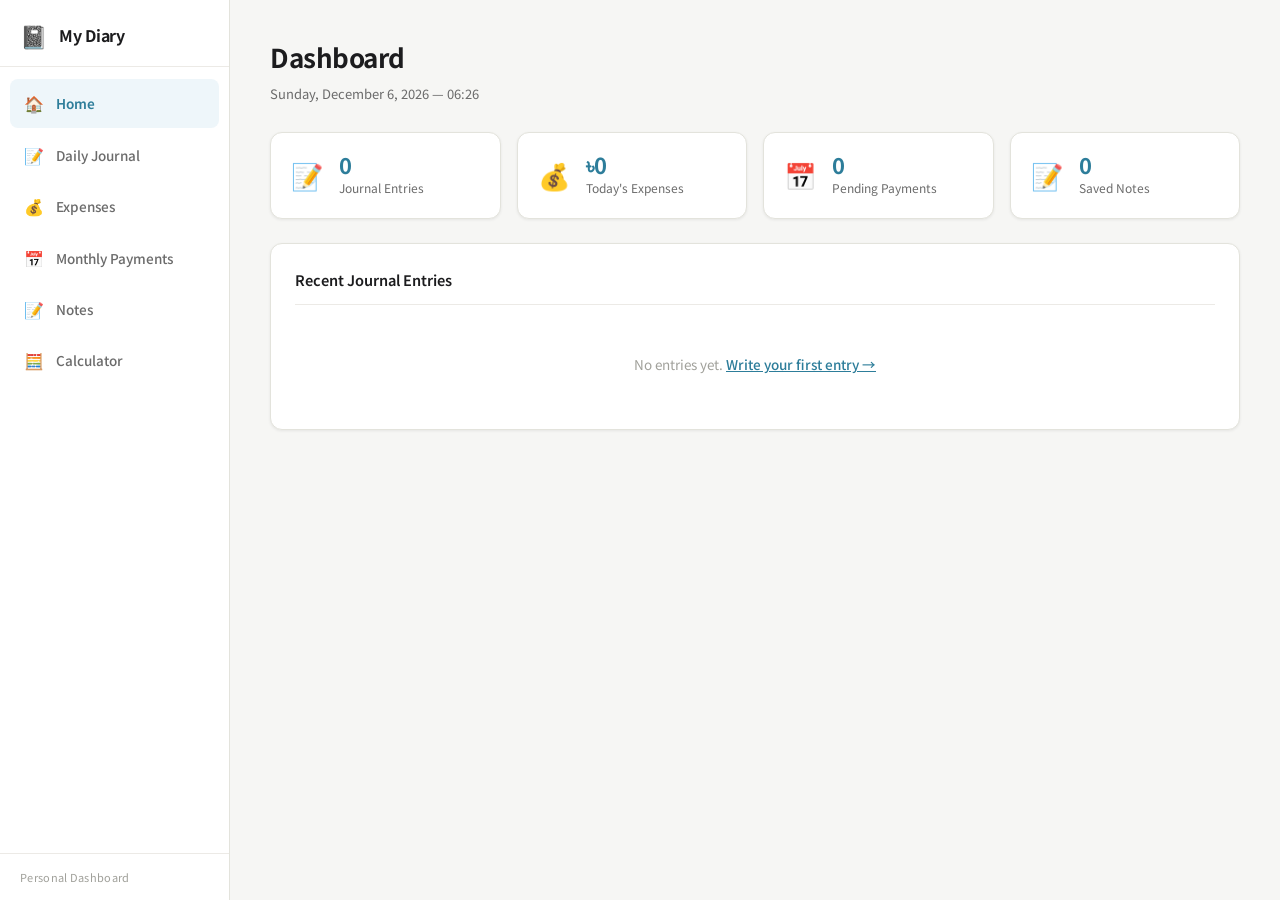
==== index.html @ 16ba189b "file rename" ====
<!DOCTYPE html>
<html lang="en">
<head>
    <meta charset="UTF-8">
    <meta name="viewport" content="width=device-width, initial-scale=1.0">
    <title>My Diary</title>
    <link href="https://fonts.googleapis.com/css2?family=Noto+Sans+JP:wght@400;500;600;700&display=swap" rel="stylesheet">
    <link rel="stylesheet" href="style.css">
</head>
<body>

    <!-- Mobile hamburger button -->
    <button class="hamburger" id="hamburger" onclick="openSidebar()">&#9776;</button>

    <!-- Sidebar -->
    <nav class="sidebar" id="sidebar">

        <div class="sidebar-header">
            <span class="logo">&#128211;</span>
            <span class="app-title">My Diary</span>
        </div>

        <ul class="nav-list">
            <li class="nav-item active" data-page="home">
                <span class="nav-icon">&#127968;</span>
                <span class="nav-text">Home</span>
            </li>
            <li class="nav-item" data-page="journal">
                <span class="nav-icon">&#128221;</span>
                <span class="nav-text">Daily Journal</span>
            </li>
            <li class="nav-item" data-page="expenses">
                <span class="nav-icon">&#128176;</span>
                <span class="nav-text">Expenses</span>
            </li>
            <li class="nav-item" data-page="payments">
                <span class="nav-icon">&#128197;</span>
                <span class="nav-text">Monthly Payments</span>
            </li>
            <li class="nav-item" data-page="notes">
                <span class="nav-icon">&#128221;</span>
                <span class="nav-text">Notes</span>
            </li>
            <li class="nav-item" data-page="calculator">
                <span class="nav-icon">&#129518;</span>
                <span class="nav-text">Calculator</span>
            </li>
        </ul>

        <div class="sidebar-footer">Personal Dashboard</div>
    </nav>

    <!-- Overlay for mobile -->
    <div class="sidebar-overlay" id="sidebar-overlay" onclick="closeSidebar()"></div>

    <!-- Main content area -->
    <main class="main-content">

        <!-- HOME PAGE -->
        <section id="page-home" class="page active">
            <div class="page-header">
                <h2>Dashboard</h2>
                <p class="page-subtitle" id="current-datetime">Loading...</p>
            </div>
            <div class="summary-grid">
                <div class="summary-card" onclick="navigate('journal')">
                    <span class="summary-icon">&#128221;</span>
                    <div>
                        <div class="summary-number" id="summary-journal">0</div>
                        <div class="summary-label">Journal Entries</div>
                    </div>
                </div>
                <div class="summary-card" onclick="navigate('expenses')">
                    <span class="summary-icon">&#128176;</span>
                    <div>
                        <div class="summary-number" id="summary-expenses">&#2547;0</div>
                        <div class="summary-label">Today's Expenses</div>
                    </div>
                </div>
                <div class="summary-card" onclick="navigate('payments')">
                    <span class="summary-icon">&#128197;</span>
                    <div>
                        <div class="summary-number" id="summary-payments">0</div>
                        <div class="summary-label">Pending Payments</div>
                    </div>
                </div>
                <div class="summary-card" onclick="navigate('notes')">
                    <span class="summary-icon">&#128221;</span>
                    <div>
                        <div class="summary-number" id="summary-notes">0</div>
                        <div class="summary-label">Saved Notes</div>
                    </div>
                </div>
            </div>
            <div class="section-card">
                <h3 class="section-title">Recent Journal Entries</h3>
                <div id="home-recent-journal">
                    <p class="empty-text">No entries yet.
                        <button class="btn-link" onclick="navigate('journal')">Write your first entry &#8594;</button>
                    </p>
                </div>
            </div>
        </section>

        <!-- JOURNAL PAGE -->
        <section id="page-journal" class="page">
            <div class="page-header">
                <h2>Daily Journal</h2>
                <p class="page-subtitle">&#2470;&#2448;&#2472;&#2472;&#2381;&#2470;&#2495;&#2472; &#2439;&#2468;&#2495;&#2489;&#2494;&#2488; &#2482;&#2495;&#2454;&#2503; &#2480;&#2494;&#2454;&#2497;&#2472;</p>
            </div>
            <div class="section-card">
                <h3 class="section-title">New Entry</h3>
                <div class="form-group">
                    <label>Date &amp; Time (Auto)</label>
                    <input type="text" id="journal-datetime" class="input-readonly" readonly>
                </div>
                <div class="form-group">
                    <label>Title</label>
                    <input type="text" id="journal-title" placeholder="What happened today?" class="input-field">
                </div>
                <div class="form-group">
                    <label>Write About Your Day</label>
                    <textarea id="journal-content" placeholder="Write here..." rows="5" class="textarea-field"></textarea>
                </div>
                <div class="btn-group">
                    <button class="btn btn-primary" onclick="addJournalEntry()">Save Entry</button>
                    <button class="btn btn-secondary" onclick="clearJournalForm()">Clear</button>
                </div>
            </div>
            <div class="section-card">
                <div class="section-header-row">
                    <h3 class="section-title">All Entries</h3>
                    <button class="btn btn-outline" onclick="printJournal()">&#128424; Print / PDF</button>
                </div>
                <div id="journal-list"><p class="empty-text">No entries yet.</p></div>
            </div>
        </section>

        <!-- EXPENSES PAGE -->
        <section id="page-expenses" class="page">
            <div class="page-header">
                <h2>Daily Expenses</h2>
                <p class="page-subtitle">&#2454;&#2480;&#2458;&#2503;&#2480; &#2489;&#2495;&#2488;&#2494;&#2476; &#2480;&#2494;&#2454;&#2497;&#2472;</p>
            </div>
            <div class="section-card">
                <h3 class="section-title">Add Expense</h3>
                <div class="form-row">
                    <div class="form-group">
                        <label>Date</label>
                        <input type="date" id="expense-date" class="input-field">
                    </div>
                    <div class="form-group">
                        <label>Amount (&#2547;)</label>
                        <input type="number" id="expense-amount" placeholder="0" class="input-field">
                    </div>
                </div>
                <div class="form-group">
                    <label>Category / Place</label>
                    <input type="text" id="expense-category" placeholder="Food, Transport, Grocery..." class="input-field">
                </div>
                <div class="form-group">
                    <label>Purpose / Details</label>
                    <input type="text" id="expense-purpose" placeholder="What was it for?" class="input-field">
                </div>
                <div class="btn-group">
                    <button class="btn btn-primary" onclick="addExpense()">Add Expense</button>
                    <button class="btn btn-secondary" onclick="clearExpenseForm()">Clear</button>
                </div>
            </div>
            <div class="section-card">
                <div class="expense-summary-row">
                    <div class="expense-total-box">
                        <span class="total-label">Today's Total</span>
                        <span class="total-amount" id="today-total">&#2547;0</span>
                    </div>
                    <div class="expense-total-box">
                        <span class="total-label">This Month</span>
                        <span class="total-amount" id="month-total">&#2547;0</span>
                    </div>
                </div>
            </div>
            <div class="section-card">
                <div class="section-header-row">
                    <h3 class="section-title">Expense History</h3>
                    <button class="btn btn-outline" onclick="printExpenses()">&#128424; Print / PDF</button>
                </div>
                <div class="filter-row">
                    <label>Filter by date:</label>
                    <input type="date" id="expense-filter-date" onchange="filterExpenses()" class="input-field input-small">
                    <button class="btn-link" onclick="clearExpenseFilter()">Clear filter</button>
                </div>
                <div id="expense-list"><p class="empty-text">No expenses yet.</p></div>
            </div>
        </section>

        <!-- PAYMENTS PAGE -->
        <section id="page-payments" class="page">
            <div class="page-header">
                <h2>Monthly Payments</h2>
                <p class="page-subtitle">&#2478;&#2494;&#2488;&#2495;&#2453; &#2476;&#2495;&#2482;&#2503;&#2480; &#2489;&#2495;&#2488;&#2494;&#2476;</p>
            </div>
            <div class="section-card">
                <h3 class="section-title">Add Payment Item</h3>
                <div class="form-row">
                    <div class="form-group">
                        <label>Payment Name</label>
                        <input type="text" id="payment-name" placeholder="House Rent, Internet..." class="input-field">
                    </div>
                    <div class="form-group">
                        <label>Amount (&#2547;)</label>
                        <input type="number" id="payment-amount" placeholder="0" class="input-field">
                    </div>
                </div>
                <div class="form-row">
                    <div class="form-group">
                        <label>Due Day (1-31)</label>
                        <input type="number" id="payment-due-day" placeholder="e.g. 5" min="1" max="31" class="input-field">
                    </div>
                    <div class="form-group">
                        <label>Notes</label>
                        <input type="text" id="payment-notes" placeholder="Extra info..." class="input-field">
                    </div>
                </div>
                <div class="btn-group">
                    <button class="btn btn-primary" onclick="addPayment()">Add Payment</button>
                    <button class="btn btn-secondary" onclick="clearPaymentForm()">Clear</button>
                </div>
            </div>
            <div class="section-card">
                <div class="section-header-row">
                    <h3 class="section-title">Payment List</h3>
                    <div style="display:flex;gap:10px;align-items:center;">
                        <span class="last-update-text" id="payments-last-update"></span>
                        <button class="btn btn-outline btn-sm" onclick="resetAllPayments()">&#128260; New Month</button>
                    </div>
                </div>
                <div id="payment-list"><p class="empty-text">No payments added yet.</p></div>
            </div>
        </section>

        <!-- NOTES PAGE -->
        <section id="page-notes" class="page">
            <div class="page-header">
                <h2>Notes</h2>
                <p class="page-subtitle">&#2472;&#2507;&#2463;&#2476;&#2497;&#2453;&#2503;&#2480; &#2478;&#2468;&#2507; &#2482;&#2495;&#2454;&#2503; &#2480;&#2494;&#2454;&#2497;&#2472;</p>
            </div>
            <div class="section-card">
                <h3 class="section-title">New Note</h3>
                <div class="form-group">
                    <label>Title</label>
                    <input type="text" id="note-title" placeholder="Note title..." class="input-field">
                </div>
                <div class="form-group">
                    <label>Content</label>
                    <textarea id="note-content" placeholder="Write anything here..." rows="7" class="textarea-field notebook-textarea"></textarea>
                </div>
                <div class="btn-group">
                    <button class="btn btn-primary" onclick="saveNote()">Save Note</button>
                    <button class="btn btn-secondary" onclick="clearNoteForm()">Clear</button>
                </div>
            </div>
            <div class="section-card">
                <h3 class="section-title">Saved Notes</h3>
                <div id="notes-list" class="notes-grid"><p class="empty-text">No notes yet.</p></div>
            </div>
        </section>

        <!-- CALCULATOR PAGE -->
        <section id="page-calculator" class="page">
            <div class="page-header">
                <h2>Calculator</h2>
                <p class="page-subtitle">Keyboard shortcuts also work here</p>
            </div>
            <div class="section-card calc-wrapper">
                <div class="calc-display">
                    <div class="calc-expression" id="calc-expression">&nbsp;</div>
                    <div class="calc-result" id="calc-result">0</div>
                </div>
                <div class="calc-buttons">
                    <button class="calc-btn btn-danger span-two" onclick="calcClear()">C</button>
                    <button class="calc-btn btn-danger" onclick="calcBackspace()">&#9003;</button>
                    <button class="calc-btn btn-operator" onclick="calcInput('/')">&#247;</button>
                    <button class="calc-btn" onclick="calcInput('7')">7</button>
                    <button class="calc-btn" onclick="calcInput('8')">8</button>
                    <button class="calc-btn" onclick="calcInput('9')">9</button>
                    <button class="calc-btn btn-operator" onclick="calcInput('*')">&#215;</button>
                    <button class="calc-btn" onclick="calcInput('4')">4</button>
                    <button class="calc-btn" onclick="calcInput('5')">5</button>
                    <button class="calc-btn" onclick="calcInput('6')">6</button>
                    <button class="calc-btn btn-operator" onclick="calcInput('-')">&#8722;</button>
                    <button class="calc-btn" onclick="calcInput('1')">1</button>
                    <button class="calc-btn" onclick="calcInput('2')">2</button>
                    <button class="calc-btn" onclick="calcInput('3')">3</button>
                    <button class="calc-btn btn-operator" onclick="calcInput('+')">+</button>
                    <button class="calc-btn span-two" onclick="calcInput('0')">0</button>
                    <button class="calc-btn" onclick="calcInput('.')">.</button>
                    <button class="calc-btn btn-equals" onclick="calcEquals()">=</button>
                </div>
                <p class="calc-hint">Tip: Type with keyboard while on this page.</p>
            </div>
        </section>

    </main>

    <!-- Hidden print area -->
    <div id="print-area"></div>

    <!-- Toast popup message -->
    <div id="toast" class="toast"></div>

    <script src="app.js"></script>
</body>
</html>
---- style.css ----
/* ============================================================
   STYLE.CSS — My Personal Diary
   Japanese Light Design — Clean & Modern
   ============================================================ */

/* ---- 1. CSS Variables ---- */
:root {
    --bg:           #F6F6F4;
    --surface:      #FFFFFF;
    --surface-alt:  #F0F0ED;
    --border:       #E3E3DC;
    --border-soft:  #ECEAE6;
    --text:         #1C1C1E;
    --text-sub:     #6B6B6B;
    --text-light:   #A0A09A;
    --accent:       #2D7D9A;
    --accent-dark:  #1F5F77;
    --accent-light: #EEF6FA;
    --success:      #4A8C5C;
    --success-light:#EDF5F0;
    --danger:       #B83232;
    --danger-light: #FDEDED;
    --warning:      #B87A32;
    --sidebar-w:    230px;
    --radius:       8px;
    --radius-lg:    12px;
    --shadow-sm:    0 1px 3px rgba(0,0,0,0.07);
    --shadow-md:    0 4px 16px rgba(0,0,0,0.11);
    --font:         'Noto Sans JP', system-ui, -apple-system, sans-serif;
}

/* ---- 2. Reset ---- */
*, *::before, *::after { box-sizing: border-box; margin: 0; padding: 0; }

body {
    font-family: var(--font);
    background: var(--bg);
    color: var(--text);
    display: flex;
    min-height: 100vh;
    font-size: 14px;
    line-height: 1.65;
    -webkit-font-smoothing: antialiased;
}

ul { list-style: none; }

/* ---- 3. SIDEBAR ---- */
.sidebar {
    width: var(--sidebar-w);
    background: var(--surface);
    border-right: 1px solid var(--border);
    display: flex;
    flex-direction: column;
    position: fixed;
    top: 0;
    left: 0;
    height: 100vh;
    z-index: 100;
    transition: transform 0.3s ease;
}

.sidebar-header {
    padding: 22px 20px 18px;
    border-bottom: 1px solid var(--border-soft);
    display: flex;
    align-items: center;
    gap: 12px;
    flex-shrink: 0;
}

.logo {
    font-size: 22px;
    line-height: 1;
}

.app-title {
    font-size: 16px;
    font-weight: 700;
    color: var(--text);
    letter-spacing: -0.3px;
}

.nav-list {
    padding: 12px 10px;
    flex: 1;
    overflow-y: auto;
}

.nav-item {
    display: flex;
    align-items: center;
    gap: 12px;
    padding: 11px 14px;
    border-radius: var(--radius);
    cursor: pointer;
    color: var(--text-sub);
    font-size: 13.5px;
    font-weight: 500;
    transition: background 0.15s, color 0.15s;
    margin-bottom: 3px;
    user-select: none;
    border: none;
    background: none;
    width: 100%;
    text-align: left;
}

.nav-item:hover {
    background: var(--surface-alt);
    color: var(--text);
}

.nav-item.active {
    background: var(--accent-light);
    color: var(--accent);
    font-weight: 600;
}

.nav-icon {
    font-size: 16px;
    width: 20px;
    text-align: center;
    flex-shrink: 0;
}

.nav-text {
    flex: 1;
}

.sidebar-footer {
    padding: 14px 20px;
    border-top: 1px solid var(--border-soft);
    font-size: 11px;
    color: var(--text-light);
    letter-spacing: 0.3px;
    flex-shrink: 0;
}

/* Mobile hamburger */
.hamburger {
    display: none;
    position: fixed;
    top: 14px;
    left: 14px;
    z-index: 200;
    background: var(--surface);
    border: 1px solid var(--border);
    border-radius: var(--radius);
    width: 42px;
    height: 42px;
    font-size: 20px;
    cursor: pointer;
    align-items: center;
    justify-content: center;
    box-shadow: var(--shadow-sm);
    color: var(--text);
    line-height: 1;
}

/* Overlay when sidebar open on mobile */
.sidebar-overlay {
    display: none;
    position: fixed;
    inset: 0;
    background: rgba(0, 0, 0, 0.35);
    z-index: 90;
}

/* ---- 4. MAIN CONTENT ---- */
.main-content {
    margin-left: var(--sidebar-w);
    flex: 1;
    padding: 36px 40px;
}

/* ---- 5. PAGES (show / hide) ---- */
.page { display: none; }

.page.active {
    display: block;
    animation: fadeIn 0.2s ease;
}

@keyframes fadeIn {
    from { opacity: 0; transform: translateY(4px); }
    to   { opacity: 1; transform: translateY(0); }
}

.page-header { margin-bottom: 28px; }

.page-header h2 {
    font-size: 26px;
    font-weight: 700;
    letter-spacing: -0.5px;
}

.page-subtitle {
    color: var(--text-sub);
    font-size: 13px;
    margin-top: 4px;
}

/* ---- 6. CARDS ---- */
.section-card {
    background: var(--surface);
    border: 1px solid var(--border);
    border-radius: var(--radius-lg);
    padding: 24px;
    margin-bottom: 20px;
    box-shadow: var(--shadow-sm);
}

.section-title {
    font-size: 14.5px;
    font-weight: 600;
    margin-bottom: 18px;
    padding-bottom: 12px;
    border-bottom: 1px solid var(--border-soft);
}

.section-header-row {
    display: flex;
    align-items: center;
    justify-content: space-between;
    margin-bottom: 18px;
    padding-bottom: 12px;
    border-bottom: 1px solid var(--border-soft);
    flex-wrap: wrap;
    gap: 10px;
}

.section-header-row .section-title {
    margin-bottom: 0;
    padding-bottom: 0;
    border-bottom: none;
}

.last-update-text {
    font-size: 11.5px;
    color: var(--text-light);
}

/* ---- 7. FORMS ---- */
.form-group { margin-bottom: 16px; }

.form-group label {
    display: block;
    font-size: 11.5px;
    font-weight: 600;
    color: var(--text-sub);
    margin-bottom: 6px;
    text-transform: uppercase;
    letter-spacing: 0.6px;
}

.input-field {
    width: 100%;
    padding: 10px 13px;
    border: 1px solid var(--border);
    border-radius: var(--radius);
    font-family: var(--font);
    font-size: 14px;
    color: var(--text);
    background: var(--surface);
    transition: border-color 0.15s, box-shadow 0.15s;
    outline: none;
}

.input-field:focus {
    border-color: var(--accent);
    box-shadow: 0 0 0 3px rgba(45, 125, 154, 0.12);
}

.input-readonly {
    width: 100%;
    padding: 10px 13px;
    border: 1px solid var(--border-soft);
    border-radius: var(--radius);
    font-family: var(--font);
    font-size: 13.5px;
    color: var(--text-sub);
    background: var(--surface-alt);
    cursor: default;
}

.textarea-field {
    width: 100%;
    padding: 10px 13px;
    border: 1px solid var(--border);
    border-radius: var(--radius);
    font-family: var(--font);
    font-size: 14px;
    color: var(--text);
    background: var(--surface);
    resize: vertical;
    min-height: 100px;
    outline: none;
    transition: border-color 0.15s, box-shadow 0.15s;
    line-height: 1.7;
}

.textarea-field:focus {
    border-color: var(--accent);
    box-shadow: 0 0 0 3px rgba(45, 125, 154, 0.12);
}

.notebook-textarea {
    font-family: 'Courier New', monospace;
    background: #FEFEF8;
    line-height: 1.9;
}

.form-row {
    display: grid;
    grid-template-columns: 1fr 1fr;
    gap: 16px;
}

.input-small { width: auto; max-width: 190px; }

.filter-row {
    display: flex;
    align-items: center;
    gap: 10px;
    margin-bottom: 16px;
    flex-wrap: wrap;
}

.filter-row label {
    font-size: 13px;
    color: var(--text-sub);
    white-space: nowrap;
}

/* ---- 8. BUTTONS ---- */
.btn-group {
    display: flex;
    gap: 10px;
    margin-top: 4px;
    flex-wrap: wrap;
}

.btn {
    padding: 9px 20px;
    border-radius: var(--radius);
    font-family: var(--font);
    font-size: 13.5px;
    font-weight: 600;
    cursor: pointer;
    border: none;
    transition: all 0.15s;
    outline: none;
    white-space: nowrap;
    display: inline-flex;
    align-items: center;
    gap: 6px;
}

.btn-primary { background: var(--accent); color: white; }
.btn-primary:hover { background: var(--accent-dark); }
.btn-primary:active { transform: scale(0.98); }

.btn-secondary {
    background: var(--surface-alt);
    color: var(--text-sub);
    border: 1px solid var(--border);
}
.btn-secondary:hover { background: var(--border); color: var(--text); }

.btn-outline {
    background: transparent;
    color: var(--accent);
    border: 1px solid var(--accent);
    font-size: 13px;
    padding: 7px 14px;
}
.btn-outline:hover { background: var(--accent-light); }

.btn-sm { padding: 6px 12px; font-size: 12px; }

.btn-link {
    background: none;
    border: none;
    color: var(--accent);
    font-family: var(--font);
    font-size: inherit;
    cursor: pointer;
    padding: 0;
    text-decoration: underline;
    font-weight: 500;
}

.btn-delete {
    background: var(--danger-light);
    color: var(--danger);
    border: none;
    border-radius: var(--radius);
    font-family: var(--font);
    font-size: 12px;
    font-weight: 600;
    cursor: pointer;
    padding: 5px 11px;
    transition: background 0.15s;
    white-space: nowrap;
}
.btn-delete:hover { background: #f5cccc; }

.btn-paid {
    background: var(--success-light);
    color: var(--success);
    border: none;
    border-radius: var(--radius);
    font-family: var(--font);
    font-size: 12px;
    font-weight: 600;
    cursor: pointer;
    padding: 5px 11px;
}
.btn-paid:hover { background: #c9e8d4; }

.btn-mark-paid {
    background: var(--accent-light);
    color: var(--accent);
    border: 1px solid rgba(45,125,154,0.2);
    border-radius: var(--radius);
    font-family: var(--font);
    font-size: 12px;
    font-weight: 600;
    cursor: pointer;
    padding: 5px 11px;
}
.btn-mark-paid:hover { background: #d5ecf5; }

/* ---- 9. HOME DASHBOARD ---- */
.summary-grid {
    display: grid;
    grid-template-columns: repeat(auto-fit, minmax(170px, 1fr));
    gap: 16px;
    margin-bottom: 24px;
}

.summary-card {
    background: var(--surface);
    border: 1px solid var(--border);
    border-radius: var(--radius-lg);
    padding: 20px;
    display: flex;
    align-items: center;
    gap: 16px;
    cursor: pointer;
    transition: box-shadow 0.15s, transform 0.15s;
    box-shadow: var(--shadow-sm);
}

.summary-card:hover {
    box-shadow: var(--shadow-md);
    transform: translateY(-2px);
}

.summary-icon { font-size: 26px; flex-shrink: 0; }
.summary-number { font-size: 22px; font-weight: 700; color: var(--accent); line-height: 1; }
.summary-label { font-size: 12px; color: var(--text-sub); margin-top: 3px; }

/* ---- 10. JOURNAL ENTRIES ---- */
.entry-card {
    border: 1px solid var(--border-soft);
    border-radius: var(--radius);
    padding: 16px;
    margin-bottom: 12px;
    background: var(--bg);
    border-left: 3px solid var(--accent);
}
.entry-card:last-child { margin-bottom: 0; }

.entry-meta {
    display: flex;
    align-items: center;
    justify-content: space-between;
    margin-bottom: 8px;
    gap: 10px;
    flex-wrap: wrap;
}

.entry-datetime { font-size: 11.5px; color: var(--text-light); font-weight: 500; }
.entry-title { font-size: 14.5px; font-weight: 600; color: var(--text); margin-bottom: 6px; }
.entry-content { font-size: 13.5px; color: var(--text-sub); line-height: 1.75; white-space: pre-wrap; }

/* ---- 11. EXPENSES ---- */
.expense-summary-row {
    display: flex;
    gap: 16px;
    flex-wrap: wrap;
}

.expense-total-box {
    flex: 1;
    min-width: 140px;
    background: var(--accent-light);
    border: 1px solid rgba(45, 125, 154, 0.18);
    border-radius: var(--radius);
    padding: 16px 20px;
    display: flex;
    flex-direction: column;
    gap: 4px;
}

.total-label {
    font-size: 11px;
    font-weight: 600;
    color: var(--accent);
    text-transform: uppercase;
    letter-spacing: 0.6px;
}

.total-amount { font-size: 26px; font-weight: 700; color: var(--accent-dark); line-height: 1; }

.expense-item {
    display: flex;
    align-items: center;
    gap: 14px;
    padding: 12px 14px;
    border: 1px solid var(--border-soft);
    border-radius: var(--radius);
    margin-bottom: 8px;
    background: var(--bg);
    flex-wrap: wrap;
}
.expense-item:last-child { margin-bottom: 0; }

.expense-amount-badge {
    background: var(--surface);
    border: 1px solid var(--border);
    border-radius: var(--radius);
    padding: 8px 14px;
    font-size: 15px;
    font-weight: 700;
    color: var(--accent);
    white-space: nowrap;
    min-width: 85px;
    text-align: center;
    flex-shrink: 0;
}

.expense-info { flex: 1; min-width: 120px; }
.expense-category-text { font-size: 13.5px; font-weight: 600; color: var(--text); }
.expense-purpose-text { font-size: 12.5px; color: var(--text-sub); margin-top: 1px; }
.expense-date-text { font-size: 11.5px; color: var(--text-light); margin-top: 3px; }

/* ---- 12. PAYMENTS ---- */
.payment-card {
    border: 1px solid var(--border);
    border-radius: var(--radius);
    padding: 16px 20px;
    background: var(--bg);
    display: flex;
    align-items: center;
    justify-content: space-between;
    flex-wrap: wrap;
    gap: 14px;
    margin-bottom: 10px;
    transition: border-color 0.2s, background 0.2s;
}
.payment-card:last-child { margin-bottom: 0; }

.payment-card.paid {
    border-color: var(--success);
    background: var(--success-light);
}

.payment-left { flex: 1; min-width: 160px; }
.payment-name { font-size: 14.5px; font-weight: 600; color: var(--text); }
.payment-due { font-size: 12px; color: var(--text-sub); margin-top: 3px; }
.payment-last-paid { font-size: 11.5px; color: var(--success); font-weight: 600; margin-top: 4px; }
.payment-right { display: flex; align-items: center; gap: 10px; flex-wrap: wrap; }
.payment-amount-text { font-size: 20px; font-weight: 700; color: var(--text); min-width: 70px; text-align: right; }

/* ---- 13. NOTES ---- */
.notes-grid {
    display: grid;
    grid-template-columns: repeat(auto-fill, minmax(240px, 1fr));
    gap: 16px;
}

.note-card {
    border: 1px solid var(--border);
    border-radius: var(--radius);
    padding: 18px;
    background: #FEFEF8;
    border-top: 3px solid var(--warning);
    display: flex;
    flex-direction: column;
}

.note-card-title { font-size: 14px; font-weight: 600; color: var(--text); margin-bottom: 8px; }

.note-card-content {
    font-size: 13px;
    color: var(--text-sub);
    line-height: 1.75;
    white-space: pre-wrap;
    flex: 1;
    max-height: 130px;
    overflow: hidden;
    display: -webkit-box;
    -webkit-line-clamp: 6;
    -webkit-box-orient: vertical;
}

.note-card-footer {
    display: flex;
    align-items: center;
    justify-content: space-between;
    margin-top: 14px;
    padding-top: 10px;
    border-top: 1px solid var(--border-soft);
    flex-wrap: wrap;
    gap: 6px;
}

.note-saved-at { font-size: 11px; color: var(--text-light); }

/* ---- 14. CALCULATOR ---- */
.calc-wrapper { max-width: 360px; margin: 0 auto; }

.calc-display {
    background: var(--surface-alt);
    border: 1px solid var(--border);
    border-radius: var(--radius);
    padding: 18px 16px 14px;
    text-align: right;
    margin-bottom: 16px;
}

.calc-expression {
    font-size: 12.5px;
    color: var(--text-light);
    min-height: 18px;
    margin-bottom: 4px;
    word-break: break-all;
}

.calc-result {
    font-size: 38px;
    font-weight: 700;
    color: var(--text);
    word-break: break-all;
    line-height: 1.1;
}

.calc-buttons {
    display: grid;
    grid-template-columns: repeat(4, 1fr);
    gap: 10px;
}

.calc-btn {
    padding: 19px;
    border: 1px solid var(--border);
    border-radius: var(--radius);
    background: var(--surface);
    font-family: var(--font);
    font-size: 18px;
    font-weight: 500;
    color: var(--text);
    cursor: pointer;
    transition: background 0.1s, transform 0.1s;
    outline: none;
    line-height: 1;
}

.calc-btn:hover { background: var(--surface-alt); }
.calc-btn:active { transform: scale(0.94); }
.calc-btn.span-two { grid-column: span 2; }

.calc-btn.btn-operator {
    background: var(--accent-light);
    color: var(--accent);
    border-color: rgba(45,125,154,0.18);
    font-weight: 600;
}
.calc-btn.btn-operator:hover { background: #dceef5; }

.calc-btn.btn-danger {
    background: var(--danger-light);
    color: var(--danger);
    border-color: rgba(184,50,50,0.18);
}

.calc-btn.btn-equals {
    background: var(--accent);
    color: white;
    border-color: var(--accent);
    font-size: 22px;
    font-weight: 700;
}
.calc-btn.btn-equals:hover { background: var(--accent-dark); }

.calc-hint { font-size: 11.5px; color: var(--text-light); text-align: center; margin-top: 14px; }

/* ---- 15. UTILITIES ---- */
.empty-text { text-align: center; color: var(--text-light); font-size: 13.5px; padding: 30px 0; }

.toast {
    position: fixed;
    bottom: 28px;
    right: 28px;
    background: #2C2C2E;
    color: white;
    padding: 12px 20px;
    border-radius: var(--radius);
    font-size: 13.5px;
    font-weight: 500;
    z-index: 9999;
    opacity: 0;
    transform: translateY(8px);
    transition: opacity 0.25s, transform 0.25s;
    pointer-events: none;
    max-width: 300px;
    box-shadow: var(--shadow-md);
}
.toast.show { opacity: 1; transform: translateY(0); }
.toast.success { background: var(--success); }
.toast.error   { background: var(--danger); }

/* ---- 16. RESPONSIVE MOBILE ---- */
@media (max-width: 768px) {
    .hamburger { display: flex; }

    .sidebar { transform: translateX(-100%); }
    .sidebar.open { transform: translateX(0); box-shadow: var(--shadow-md); }
    .sidebar-overlay.show { display: block; }

    .main-content { margin-left: 0; padding: 68px 16px 28px; }
    .form-row { grid-template-columns: 1fr; }
    .summary-grid { grid-template-columns: 1fr 1fr; }
    .expense-summary-row { flex-direction: column; }
    .notes-grid { grid-template-columns: 1fr; }
    .calc-wrapper { max-width: 100%; }
}

/* ---- 17. PRINT / SAVE AS PDF ---- */
#print-area { display: none; }

@media print {
    .sidebar, .hamburger, .sidebar-overlay, .main-content, .toast {
        display: none !important;
    }

    #print-area {
        display: block !important;
        padding: 0;
        font-family: Georgia, serif;
        color: #111;
        background: white;
    }

    @page { margin: 20mm 18mm; size: A4; }

    .print-entry { page-break-inside: avoid; }
    body { background: white !important; }
}
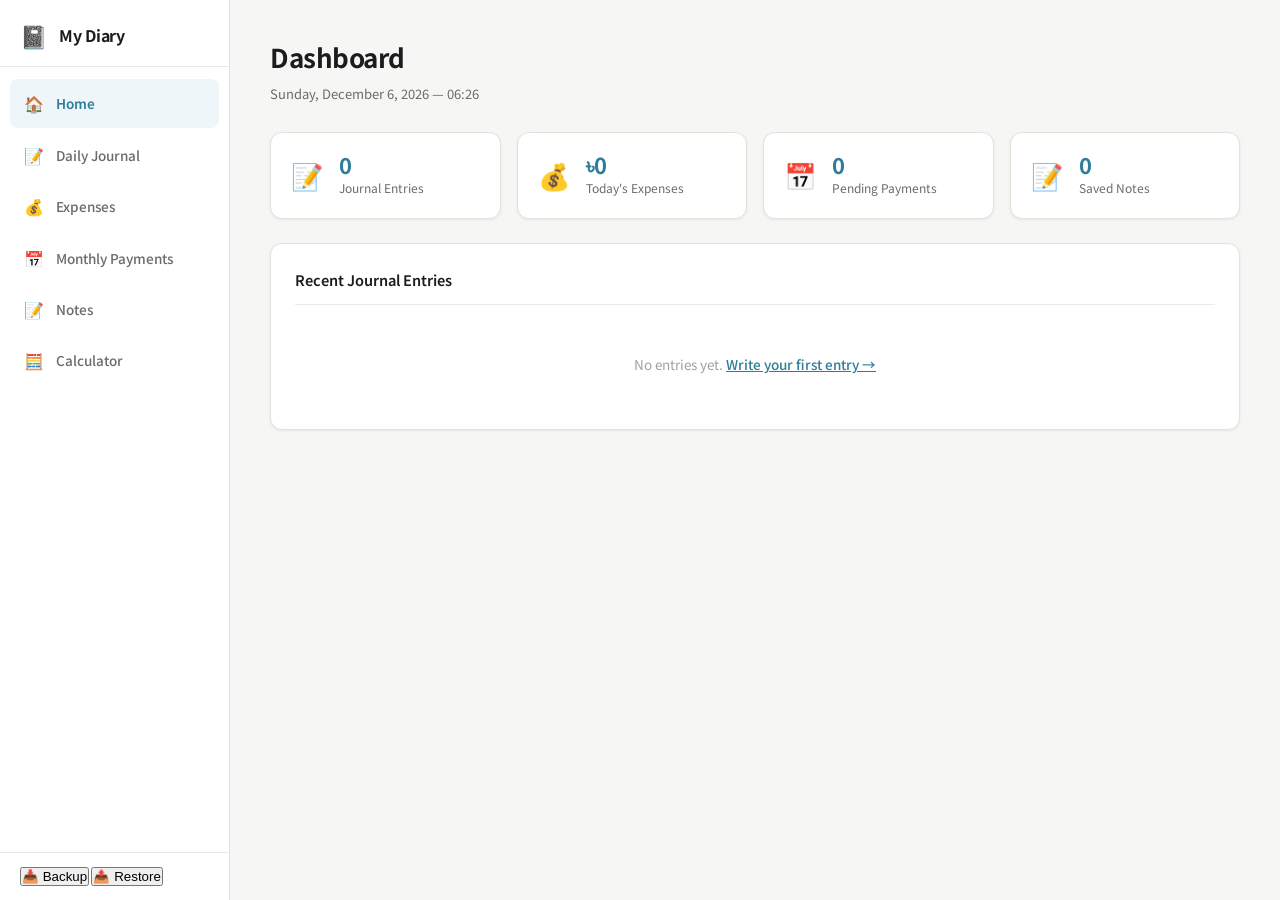
==== commit 242f6632: "দৈনন্দিন ইতিহাস লিখে রাখুন" ====
--- a/index.html
+++ b/index.html
@@ -47,7 +47,11 @@
             </li>
         </ul>
 
-        <div class="sidebar-footer">Personal Dashboard</div>
+        <div class="sidebar-footer">
+            <button class="btn-footer" onclick="exportAllData()" title="Download backup">📥 Backup</button>
+            <button class="btn-footer" onclick="triggerImport()" title="Restore from backup">📤 Restore</button>
+        </div>
+        <input type="file" id="import-file" accept=".json" style="display:none;" onchange="importAllData(event)">
     </nav>
 
     <!-- Overlay for mobile -->
@@ -106,7 +110,7 @@
         <section id="page-journal" class="page">
             <div class="page-header">
                 <h2>Daily Journal</h2>
-                <p class="page-subtitle">&#2470;&#2448;&#2472;&#2472;&#2381;&#2470;&#2495;&#2472; &#2439;&#2468;&#2495;&#2489;&#2494;&#2488; &#2482;&#2495;&#2454;&#2503; &#2480;&#2494;&#2454;&#2497;&#2472;</p>
+                <p class="page-subtitle">দৈনন্দিন ইতিহাস লিখে রাখুন </p>
             </div>
             <div class="section-card">
                 <h3 class="section-title">New Entry</h3>
--- a/style.css
+++ b/style.css
@@ -600,11 +600,11 @@
     line-height: 1.75;
     white-space: pre-wrap;
     flex: 1;
-    max-height: 130px;
     overflow: hidden;
     display: -webkit-box;
+    -webkit-box-orient: vertical;
     -webkit-line-clamp: 6;
-    -webkit-box-orient: vertical;
+    line-clamp: 6;
 }
 
 .note-card-footer {
